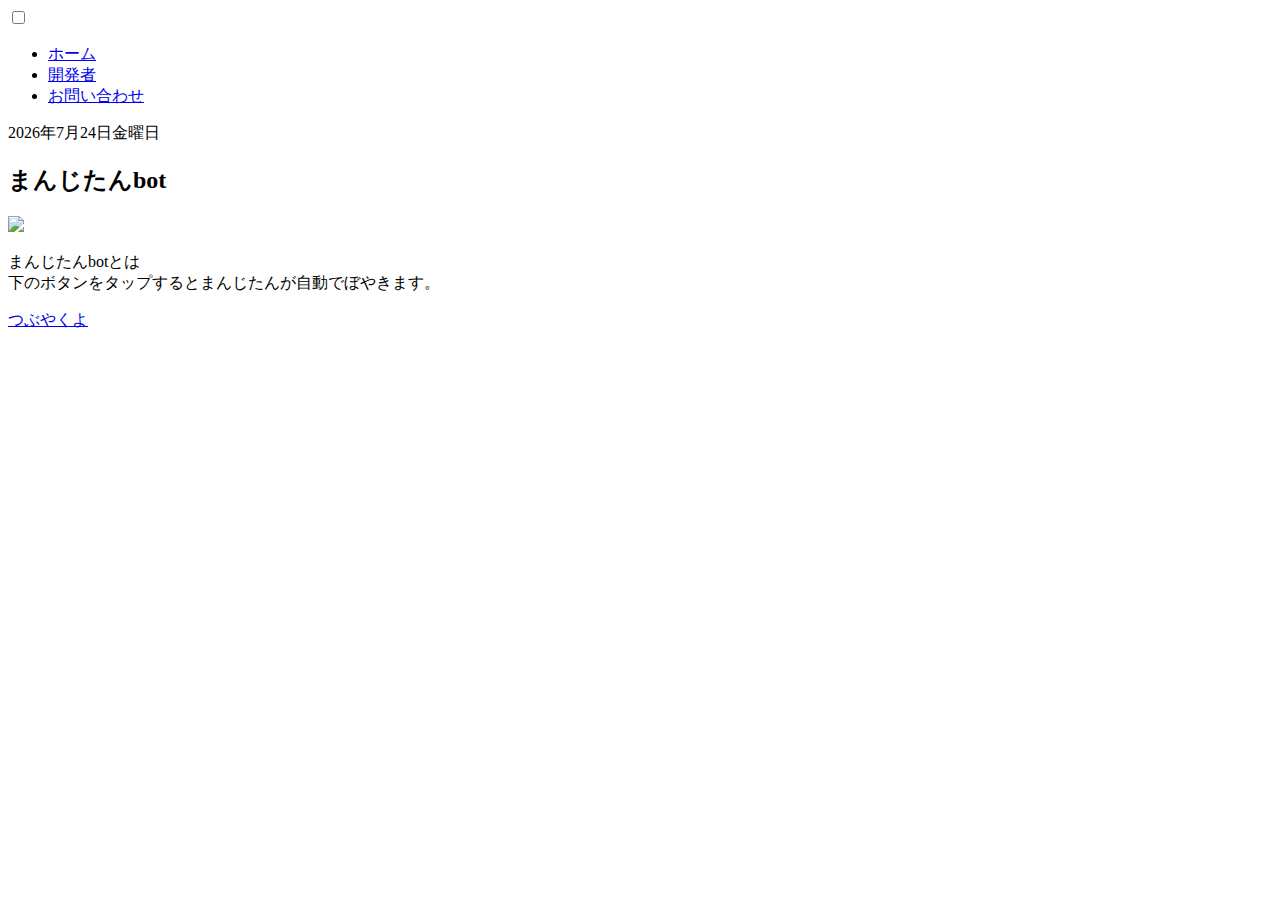
==== index.html @ 582c12b8 "a" ====
<!DOCTYPE HTML>
<html>
<head>
    <meta charset="utf-8">
    <meta name="viewport" content="width=device-width, initial-scale=1, maximum-scale=1, user-scalable=no">
    <meta http-equiv="Content-Security-Policy" content="default-src * data: gap: content: https://ssl.gstatic.com; style-src * 'unsafe-inline'; script-src * 'unsafe-inline' 'unsafe-eval'">
    <script src="components/loader.js"></script>
    <link rel="stylesheet" href="components/loader.css">
    <link rel="stylesheet" href="css/style.css">

</head>
<body>
<header>
    <header class="demobox-header">
    <!-- ↓ハンバーガーメニューここから↓ -->
	<div class="hamburger-demo-menubox">
		<input id="hamburger-demo1" type="checkbox" class="input-hidden">
		<label for="hamburger-demo1" class="hamburger-demo-switch hamburger-demo-switch1">
			<span class="hamburger-switch-line1"></span>
		</label>
		<div class="hamburger-demo-menuwrap">
			<ul class="hamburger-demo-menulist">
                <li><a href="./index.html">ホーム</a></li>
				<li><a href="#">開発者</a></li>
				<li><a href="#">お問い合わせ</a></li>
			</ul>
		</div>
		<div class="hamburger-demo-cover"></div>
	</div>
</header>
<main class="main">
<div class="layout-page"></div>
<p class="output-date-time"></p>   
<div class="title">
    <h2>まんじたんbot</h2>
</div>
<div class="img-con">
    <img class="img"src="images/15678144188299.jpg"></img>
</div>     
<div id="des-con"class="des-con">
    <p id="des-con"><span>まんじたんbotとは</span><br>下のボタンをタップするとまんじたんが自動でぼやきます。
</div>
<div id="btn" class="btn">
  <a class="btn-17" href="#"><p id="text">つぶやくよ</p></a>
</div>




    <script>
    document.getElementById("btn").onclick = function() {
        var a =["おなか減ったー","荒野しよ！","ねむいー","オフ会しよ"];
        x =Math.floor(Math.random()*4);
        document.getElementById("des-con").innerHTML = (a[x]);
        document.getElementById("text").innerHTML = "もう一度！";
};


        // 今日の日付データをcurrentDateに格納
const currentDate = new Date();

// 年・月・日・曜日を取得
const year = currentDate.getFullYear();
const month = currentDate.getMonth() + 1;
const date = currentDate.getDate();
const day = currentDate.getDay();
const weekday = ["日","月","火","水","木","金","土"];

// 時間を取得
const hour = formatTime(currentDate.getHours());
const minute = formatTime(currentDate.getMinutes());
const second = formatTime(currentDate.getSeconds());

// 0~9の数値に0を足して2桁にする関数(例: 0:0:0 -> 00:00:00)
function formatTime(val) {
  return ("0" + val).slice(-2);
}

// 取得した日付・時間をアウトプット
const outputDateTimeEl = document.querySelector('.output-date-time');
outputDateTimeEl.innerText = `${year}年${month}月${date}日${weekday[day]}曜日 `;

    </script>
</body>
</html>
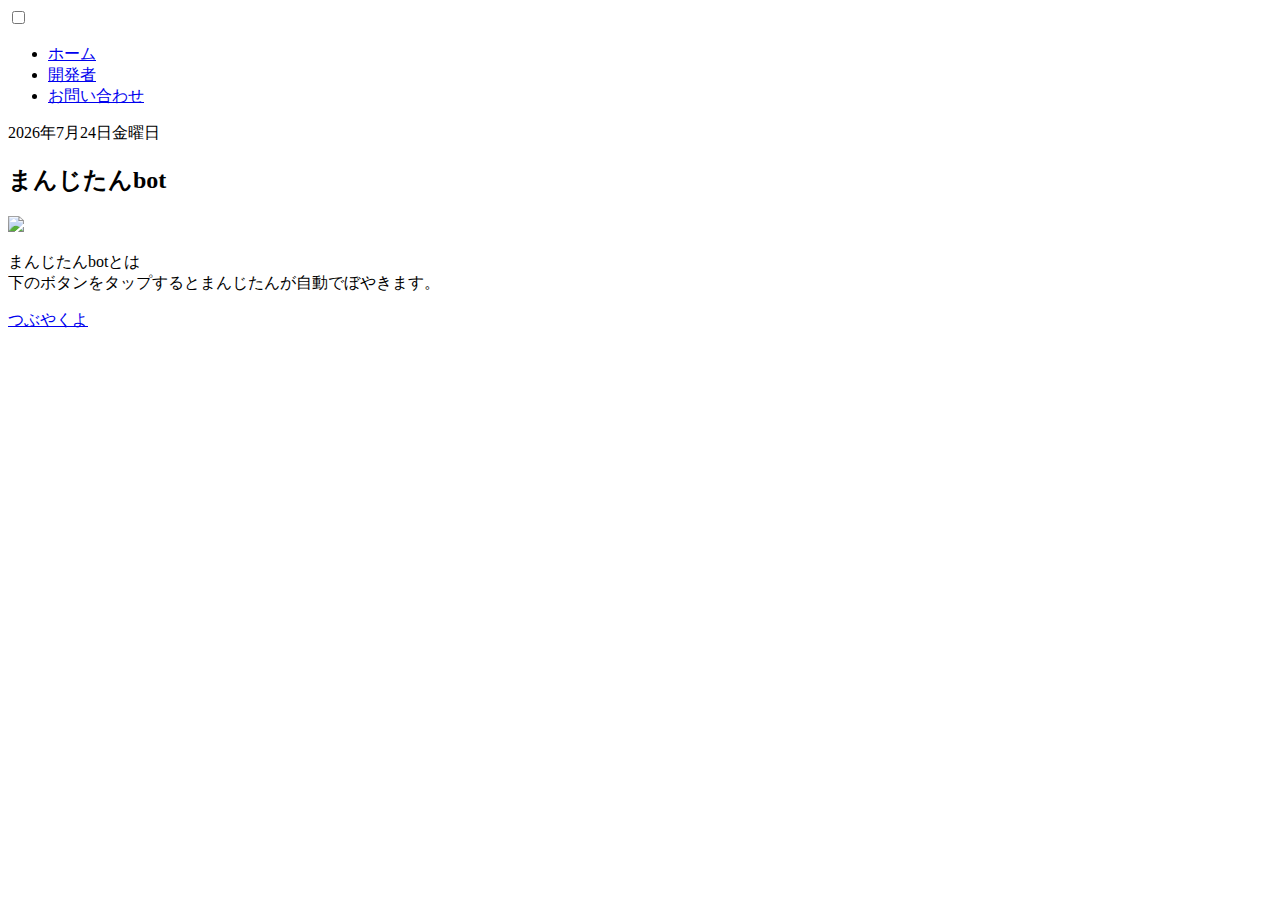
==== commit 20910b4e: "Update index.html" ====
--- a/index.html
+++ b/index.html
@@ -6,7 +6,7 @@
     <meta http-equiv="Content-Security-Policy" content="default-src * data: gap: content: https://ssl.gstatic.com; style-src * 'unsafe-inline'; script-src * 'unsafe-inline' 'unsafe-eval'">
     <script src="components/loader.js"></script>
     <link rel="stylesheet" href="components/loader.css">
-    <link rel="stylesheet" href="css/style.css">
+    <link rel="stylesheet" href="./style.css">
 
 </head>
 <body>
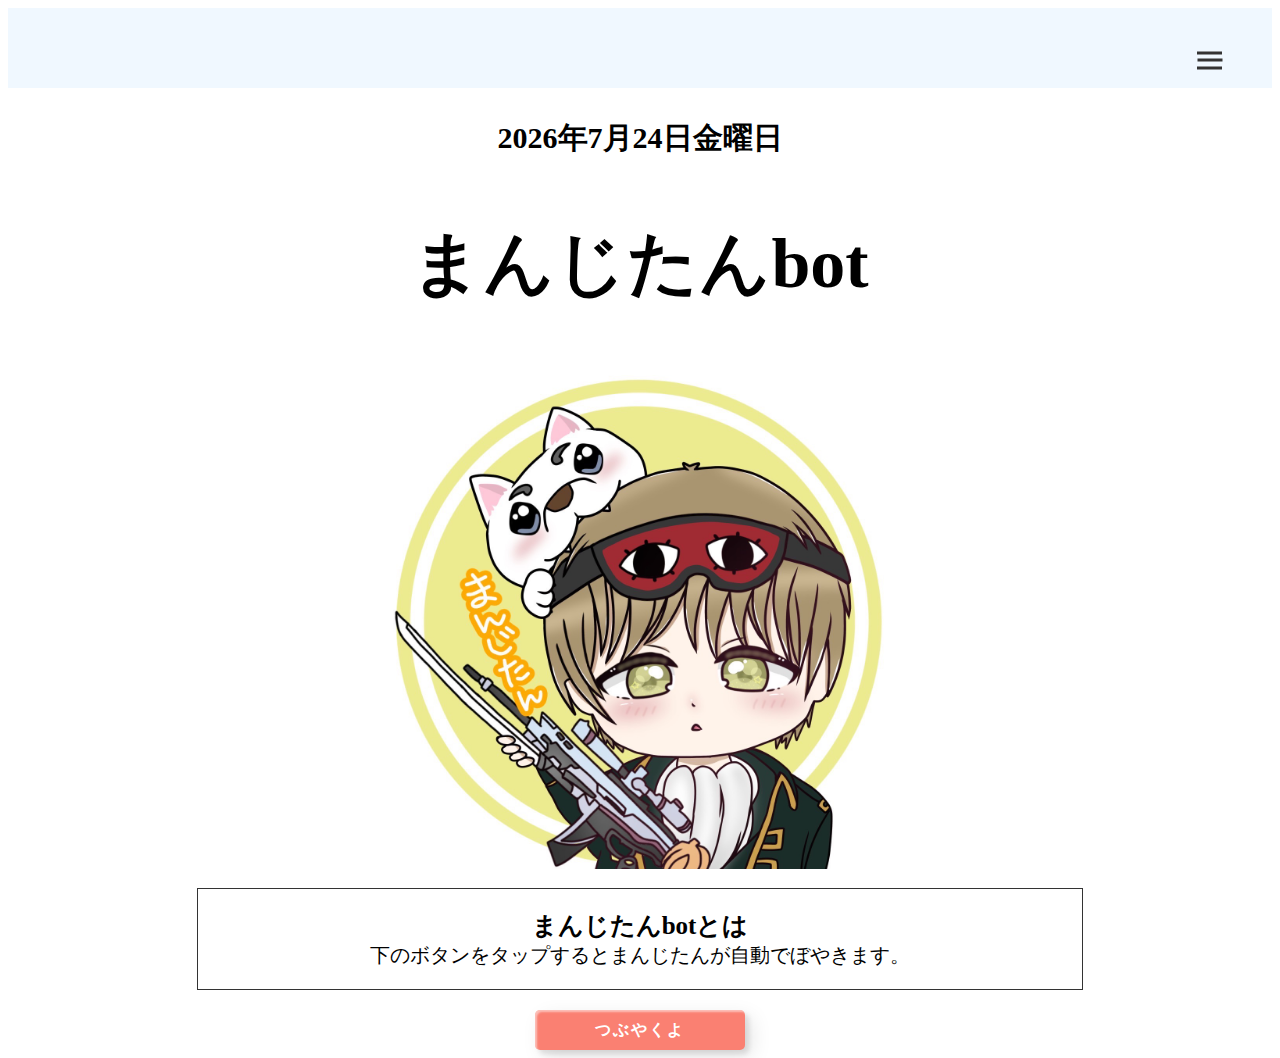
==== commit 51fff53b: "Add files via upload" ====
--- a/index.html
+++ b/index.html
@@ -1,85 +1,85 @@
-<!DOCTYPE HTML>
-<html>
-<head>
-    <meta charset="utf-8">
-    <meta name="viewport" content="width=device-width, initial-scale=1, maximum-scale=1, user-scalable=no">
-    <meta http-equiv="Content-Security-Policy" content="default-src * data: gap: content: https://ssl.gstatic.com; style-src * 'unsafe-inline'; script-src * 'unsafe-inline' 'unsafe-eval'">
-    <script src="components/loader.js"></script>
-    <link rel="stylesheet" href="components/loader.css">
-    <link rel="stylesheet" href="./style.css">
-
-</head>
-<body>
-<header>
-    <header class="demobox-header">
-    <!-- ↓ハンバーガーメニューここから↓ -->
-	<div class="hamburger-demo-menubox">
-		<input id="hamburger-demo1" type="checkbox" class="input-hidden">
-		<label for="hamburger-demo1" class="hamburger-demo-switch hamburger-demo-switch1">
-			<span class="hamburger-switch-line1"></span>
-		</label>
-		<div class="hamburger-demo-menuwrap">
-			<ul class="hamburger-demo-menulist">
-                <li><a href="./index.html">ホーム</a></li>
-				<li><a href="#">開発者</a></li>
-				<li><a href="#">お問い合わせ</a></li>
-			</ul>
-		</div>
-		<div class="hamburger-demo-cover"></div>
-	</div>
-</header>
-<main class="main">
-<div class="layout-page"></div>
-<p class="output-date-time"></p>   
-<div class="title">
-    <h2>まんじたんbot</h2>
-</div>
-<div class="img-con">
-    <img class="img"src="images/15678144188299.jpg"></img>
-</div>     
-<div id="des-con"class="des-con">
-    <p id="des-con"><span>まんじたんbotとは</span><br>下のボタンをタップするとまんじたんが自動でぼやきます。
-</div>
-<div id="btn" class="btn">
-  <a class="btn-17" href="#"><p id="text">つぶやくよ</p></a>
-</div>
-
-
-
-
-    <script>
-    document.getElementById("btn").onclick = function() {
-        var a =["おなか減ったー","荒野しよ！","ねむいー","オフ会しよ"];
-        x =Math.floor(Math.random()*4);
-        document.getElementById("des-con").innerHTML = (a[x]);
-        document.getElementById("text").innerHTML = "もう一度！";
-};
-
-
-        // 今日の日付データをcurrentDateに格納
-const currentDate = new Date();
-
-// 年・月・日・曜日を取得
-const year = currentDate.getFullYear();
-const month = currentDate.getMonth() + 1;
-const date = currentDate.getDate();
-const day = currentDate.getDay();
-const weekday = ["日","月","火","水","木","金","土"];
-
-// 時間を取得
-const hour = formatTime(currentDate.getHours());
-const minute = formatTime(currentDate.getMinutes());
-const second = formatTime(currentDate.getSeconds());
-
-// 0~9の数値に0を足して2桁にする関数(例: 0:0:0 -> 00:00:00)
-function formatTime(val) {
-  return ("0" + val).slice(-2);
-}
-
-// 取得した日付・時間をアウトプット
-const outputDateTimeEl = document.querySelector('.output-date-time');
-outputDateTimeEl.innerText = `${year}年${month}月${date}日${weekday[day]}曜日 `;
-
-    </script>
-</body>
-</html>
+<!DOCTYPE HTML>
+<html>
+<head>
+    <meta charset="utf-8">
+    <meta name="viewport" content="width=device-width, initial-scale=1, maximum-scale=1, user-scalable=no">
+    <meta http-equiv="Content-Security-Policy" content="default-src * data: gap: content: https://ssl.gstatic.com; style-src * 'unsafe-inline'; script-src * 'unsafe-inline' 'unsafe-eval'">
+    <script src="components/loader.js"></script>
+    <link rel="stylesheet" href="components/loader.css">
+    <link rel="stylesheet" href="./style.css">
+
+</head>
+<body>
+<header>
+    <header class="demobox-header">
+    <!-- ↓ハンバーガーメニューここから↓ -->
+	<div class="hamburger-demo-menubox">
+		<input id="hamburger-demo1" type="checkbox" class="input-hidden">
+		<label for="hamburger-demo1" class="hamburger-demo-switch hamburger-demo-switch1">
+			<span class="hamburger-switch-line1"></span>
+		</label>
+		<div class="hamburger-demo-menuwrap">
+			<ul class="hamburger-demo-menulist">
+                <li><a href="./index.html">ホーム</a></li>
+				<li><a href="#">開発者</a></li>
+				<li><a href="#">お問い合わせ</a></li>
+			</ul>
+		</div>
+		<div class="hamburger-demo-cover"></div>
+	</div>
+</header>
+<main class="main">
+<div class="layout-page"></div>
+<p class="output-date-time"></p>   
+<div class="title">
+    <h2>まんじたんbot</h2>
+</div>
+<div class="img-con">
+    <img class="img"src="./15678144188299.jpg"></img>
+</div>     
+<div id="des-con"class="des-con">
+    <p id="des-con"><span>まんじたんbotとは</span><br>下のボタンをタップするとまんじたんが自動でぼやきます。
+</div>
+<div id="btn" class="btn">
+  <a class="btn-17" href="#"><p id="text">つぶやくよ</p></a>
+</div>
+
+
+
+
+    <script>
+    document.getElementById("btn").onclick = function() {
+        var a =["おなか減ったー","荒野しよ！","ねむいー","オフ会しよ"];
+        x =Math.floor(Math.random()*4);
+        document.getElementById("des-con").innerHTML = (a[x]);
+        document.getElementById("text").innerHTML = "もう一度！";
+};
+
+
+        // 今日の日付データをcurrentDateに格納
+const currentDate = new Date();
+
+// 年・月・日・曜日を取得
+const year = currentDate.getFullYear();
+const month = currentDate.getMonth() + 1;
+const date = currentDate.getDate();
+const day = currentDate.getDay();
+const weekday = ["日","月","火","水","木","金","土"];
+
+// 時間を取得
+const hour = formatTime(currentDate.getHours());
+const minute = formatTime(currentDate.getMinutes());
+const second = formatTime(currentDate.getSeconds());
+
+// 0~9の数値に0を足して2桁にする関数(例: 0:0:0 -> 00:00:00)
+function formatTime(val) {
+  return ("0" + val).slice(-2);
+}
+
+// 取得した日付・時間をアウトプット
+const outputDateTimeEl = document.querySelector('.output-date-time');
+outputDateTimeEl.innerText = `${year}年${month}月${date}日${weekday[day]}曜日 `;
+
+    </script>
+</body>
+</html>
--- a/style.css
+++ b/style.css
@@ -0,0 +1,246 @@
+/**/
+/*ハンバーガーメニューCSS*/
+/* header（デモの参考値） */
+.demobox-header{
+    height: 48px;
+    padding: 1em;
+    background-color: aliceblue;
+    }
+    /* headerのサイト名（デモの参考値） */
+    .demobox-sitename{
+    font-weight: 700;
+    font-size: 18px;
+    }
+    /* 全体調整CSS */
+    .hamburger-demo-menubox *{
+        font-size: 16px;
+    }
+    .hamburger-demo-menubox li{
+        font-size: 14px;
+    }
+    /* hamburgerここから */
+        /* inputを非表示 */
+    .input-hidden{
+        display: none;
+    }
+        /* label */
+    .hamburger-demo-switch{
+        cursor: pointer;
+        position: absolute;
+        right: 3%;
+        top: 28px; /* ハンバーガーアイコンの位置（上から） */
+        z-index: 9999;
+        width: 4em; /* アイコン（クリック可能領域）の幅 */
+        height: 4em; /* アイコン（クリック可能領域の）高さ */
+    }
+    /* メニュー展開時にハンバーガーアイコンを固定 */
+    #hamburger-demo1:checked ~ .hamburger-demo-switch{
+        position: fixed;
+    }
+    /* ハンバーガーアイコン */
+    .hamburger-switch-line1, .hamburger-switch-line1:before, .hamburger-switch-line1:after{
+        width: 25px;
+        height: 3px;
+        background: #333; /* ハンバーガーアイコンの色 */
+        position: absolute;
+        top: 50%;
+        left: 50%;
+        transition: .3s;
+        content: "";
+    }
+    .hamburger-switch-line1{
+            transform: translate(-50%, -50%);
+    }
+    .hamburger-switch-line1:before{
+        transform: translate(-50%, -300%);
+    }
+    .hamburger-switch-line1:after{
+        transform: translate(-50%, 200%);
+    }
+    /* ハンバーガーアイコン･アニメーション */
+    #hamburger-demo1:checked ~ .hamburger-demo-switch .hamburger-switch-line1{
+        width: 0;
+    }
+    #hamburger-demo1:checked ~ .hamburger-demo-switch .hamburger-switch-line1:before{
+        transform: rotate(45deg) translate(-40%, 325%);
+    }
+    #hamburger-demo1:checked ~ .hamburger-demo-switch .hamburger-switch-line1:after{
+        transform: rotate(-45deg) translate(-40%, -325%);
+    }
+    /* メニューエリア */
+    .hamburger-demo-menuwrap{
+        position: fixed;
+        height: 100%;
+        background-color: rgb(155, 139, 139); /* メニューエリアの背景色 */
+        padding: 5em 3% 2em;
+        z-index: 9998;
+        transition: .3s;
+        overflow-y: scroll; /* メニュー内容が多い場合に縦スクロールする */
+        top: 0;
+        left: 100%;
+        width: 70%;
+    }
+    /* メニューリスト */
+    .hamburger-demo-menulist{
+        margin-right: 3%;
+        padding-left: 5% !important; /* !important不要な場合もあり */
+        list-style: none;
+    }
+    .hamburger-demo-menulist li a{
+        text-decoration: none;
+        color: #333; /* メニューリストの文字色 */
+        display: block;
+        padding: .5em 0;
+    }
+    /* メニューエリア･アニメーション */
+        /* 右から */
+    #hamburger-demo1:checked ~ .hamburger-demo-menuwrap{
+        left: 30%;
+    }
+        /* コンテンツカバー */
+    #hamburger-demo1:checked ~ .hamburger-demo-cover{
+        position: fixed;
+        width: 100%;
+        height: 100%;
+        top: 0;
+        left: 0;
+        z-index: 9997;
+        background: rgba(3,3,3,.5);
+        display: block;
+    }
+a{
+  text-decoration:none;
+}
+
+/* 17 */
+.color-bg-start {
+  background-color: salmon;
+}
+.bg-animate-color {
+  animation: random-bg .5s linear infinite;
+}
+@keyframes random-bg {
+  from {
+    filter: hue-rotate(0);
+  }
+  to {
+    filter: hue-rotate(360deg);
+  }
+}
+.btn{
+  display:flex;
+  justify-content:center;
+  margin-top:10px;
+}
+.btn-17 {
+ display:flex;
+ align-items:center;
+ justify-content:center;
+ height: 40px;
+ font-family: 'Lato', sans-serif;
+ font-weight: 500;
+ cursor: pointer;
+ position: relative;
+ box-shadow:inset 2px 2px 2px 0px rgba(255,255,255,.5),
+   7px 7px 20px 0px rgba(0,0,0,.1),
+   4px 4px 5px 0px rgba(0,0,0,.1);
+  background-color: salmon;
+  color: white;
+  border: none;
+  transition: all .3s ease;
+  border-radius: 5px;
+  letter-spacing: 2px;
+  text-transform: uppercase;
+  align-self: center;
+  cursor: pointer;
+  font-weight: bold;
+  width: 210px;
+}
+
+.btn-17:hover {
+  animation: random-bg .5s linear infinite, grow 1300ms ease infinite;
+}
+
+.start-fun {
+  background-color: #fff !important;
+  /* change color of button text when fun is started   */
+  color: salmon !important;
+}
+
+/* pulsating effect on button */
+@keyframes grow {
+  0% {
+    transform: scale(1);
+  }
+  14% {
+    transform: scale(1.3);
+  }
+  28% {
+    transform: scale(1);
+  }
+  42% {
+    transform: scale(1.3);
+  }
+  70% {
+    transform: scale(1);
+  }
+}
+
+.main {
+    background-color: ;
+    min-width: 10px;
+}
+.layout-page {
+    display: flex;
+}
+.title h2 {
+    text-align: center;
+    font-family:cursive;
+}
+.output-date-time {
+    text-align: center;
+    font-size: large;
+    font-weight: 700;
+    width: 100%;
+}
+.img-con {
+    text-align: center;
+}
+.img {
+    max-width: 70%;
+}
+.des-con span {
+    font-weight: bold;
+    font-size: large;
+}
+.des-con {
+    text-align: center;
+    border: solid 1px #333;
+    max-width: 70%;
+    margin: 0 auto;
+    margin-top: 15px;
+    margin-bottom: 20px;
+}
+@media screen and (min-width:521px) {
+
+    .output-date-time {
+    font-size: 30px;
+    font-weight: 700;
+    width: 100%;
+    }
+    .title h2 {
+        font-size: 70px;
+        text-align: center;
+    }
+    .img {
+        max-width: 80%;
+        height: 500px;
+    }
+    .des-con span {
+        font-size: 25px;
+    }
+    .des-con {
+        font-size: 20px;
+        margin-bottom: 20px;
+    }
+}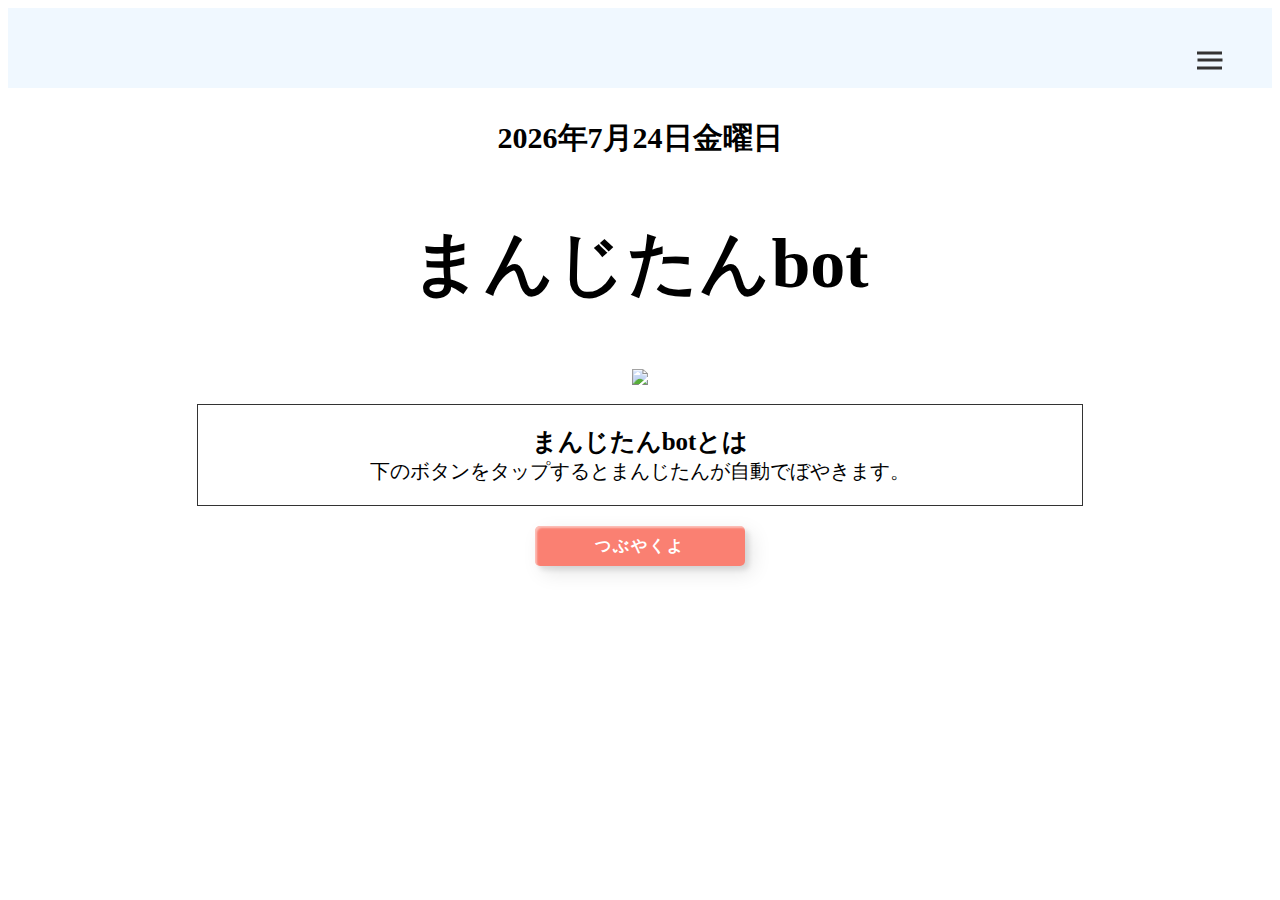
==== commit 5ce114cd: "Update index.html" ====
--- a/index.html
+++ b/index.html
@@ -20,9 +20,12 @@
 		</label>
 		<div class="hamburger-demo-menuwrap">
 			<ul class="hamburger-demo-menulist">
-                <li><a href="./index.html">ホーム</a></li>
+               			<li><a href="./index.html">ホーム</a></li>
 				<li><a href="#">開発者</a></li>
-				<li><a href="#">お問い合わせ</a></li>
+				<li><a href="./tweet.html">お問い合わせ</a></li>
+				<li><a href="./index2.html">ちくわくんbot</a></li>
+				<li><a href="./index3.html">さーくんbot</a></li>
+				<li><a href="./index4.html">ちゃこまるbot</a></li>
 			</ul>
 		</div>
 		<div class="hamburger-demo-cover"></div>
@@ -35,7 +38,7 @@
     <h2>まんじたんbot</h2>
 </div>
 <div class="img-con">
-    <img class="img"src="./15678144188299.jpg"></img>
+    <img class="img"src="./.jpg"></img>
 </div>     
 <div id="des-con"class="des-con">
     <p id="des-con"><span>まんじたんbotとは</span><br>下のボタンをタップするとまんじたんが自動でぼやきます。
@@ -49,8 +52,8 @@
 
     <script>
     document.getElementById("btn").onclick = function() {
-        var a =["おなか減ったー","荒野しよ！","ねむいー","オフ会しよ"];
-        x =Math.floor(Math.random()*4);
+        var a =["おなか減ったー","荒野しよ！","ねむいー","オフ会しよ","社畜になりたくないー","デュオゲリいこ"];
+        x =Math.floor(Math.random()*6);
         document.getElementById("des-con").innerHTML = (a[x]);
         document.getElementById("text").innerHTML = "もう一度！";
 };
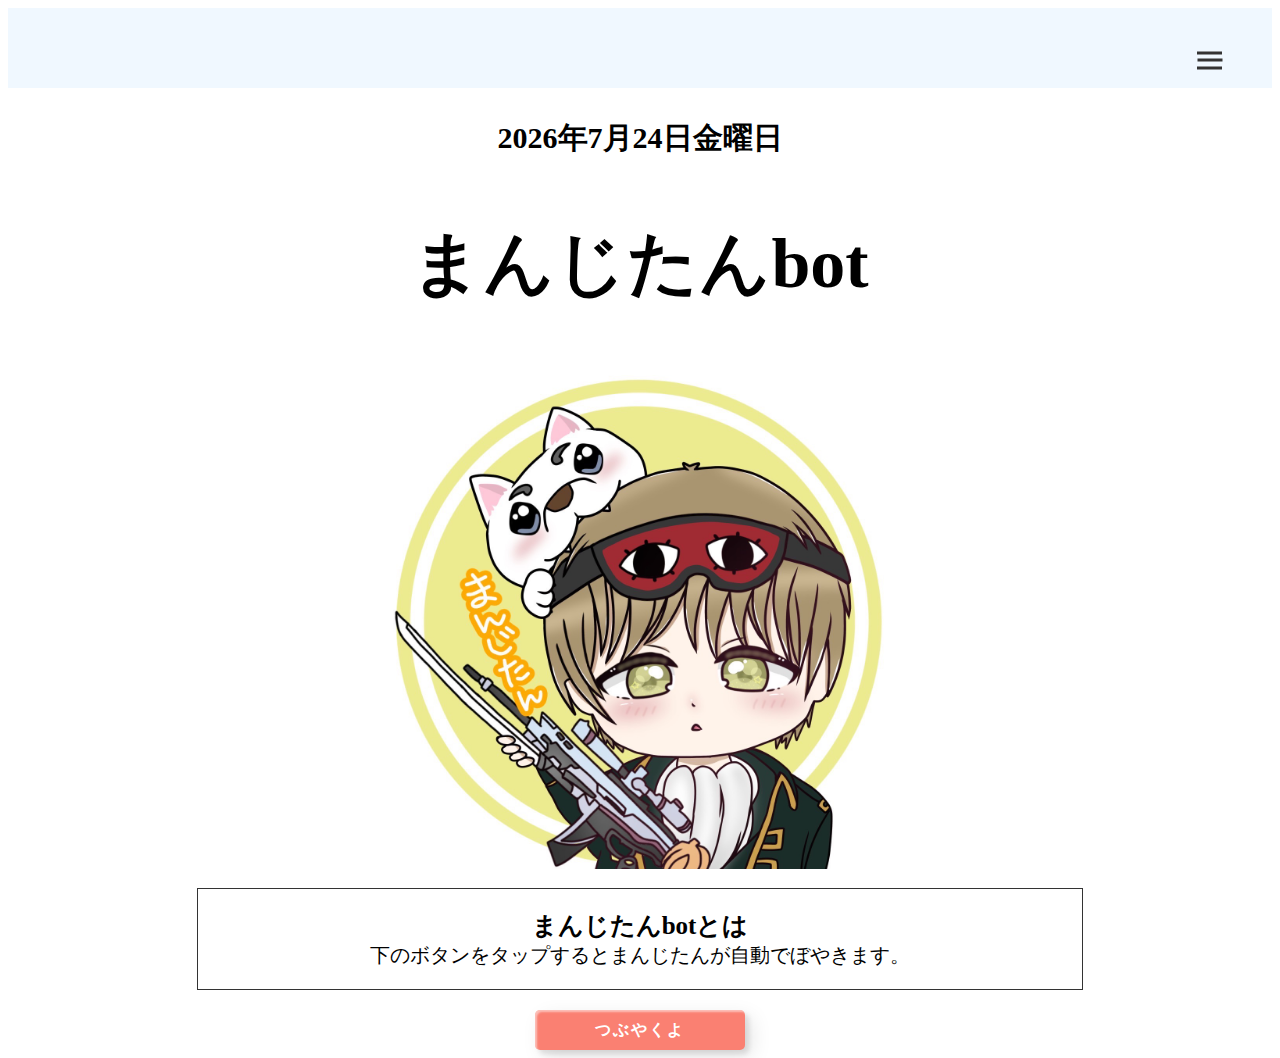
==== commit 17ac14dc: "Update index.html" ====
--- a/index.html
+++ b/index.html
@@ -38,7 +38,7 @@
     <h2>まんじたんbot</h2>
 </div>
 <div class="img-con">
-    <img class="img"src="./.jpg"></img>
+    <img class="img"src="./manji.jpg"></img>
 </div>     
 <div id="des-con"class="des-con">
     <p id="des-con"><span>まんじたんbotとは</span><br>下のボタンをタップするとまんじたんが自動でぼやきます。
